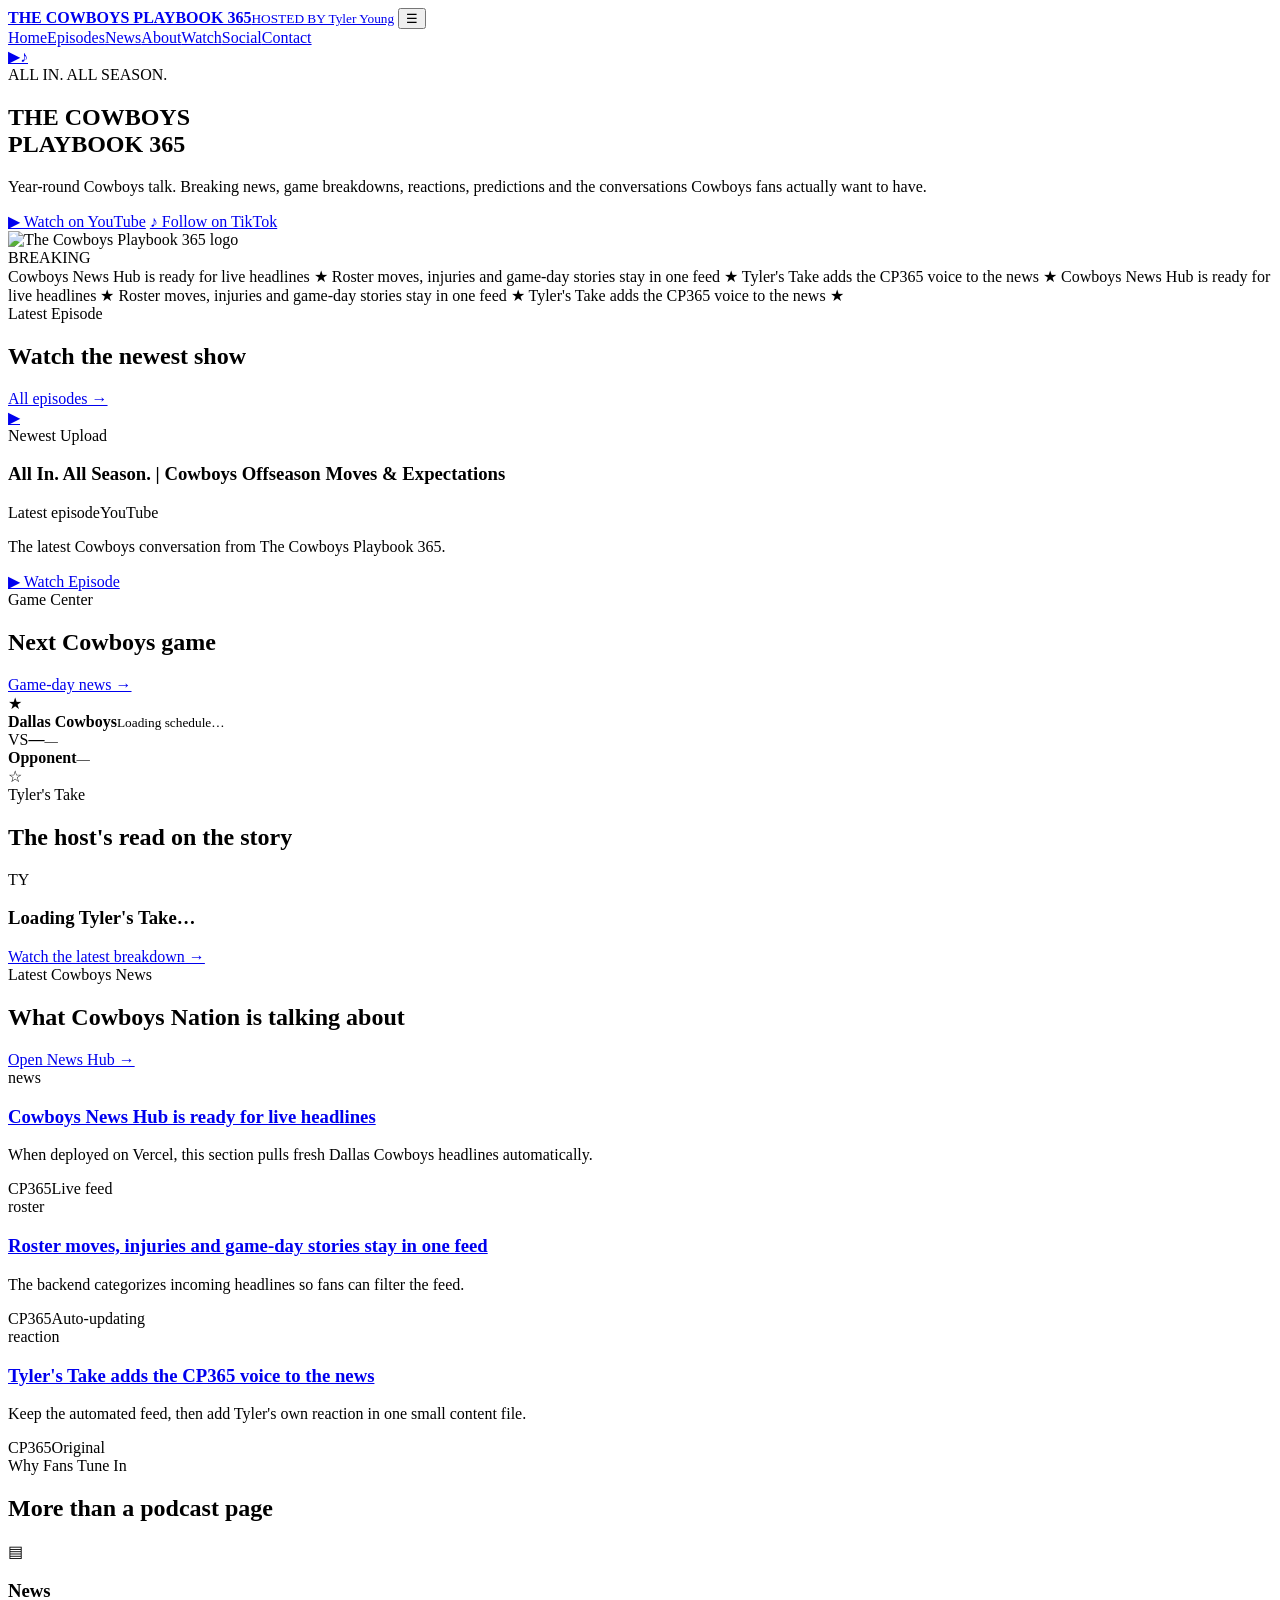
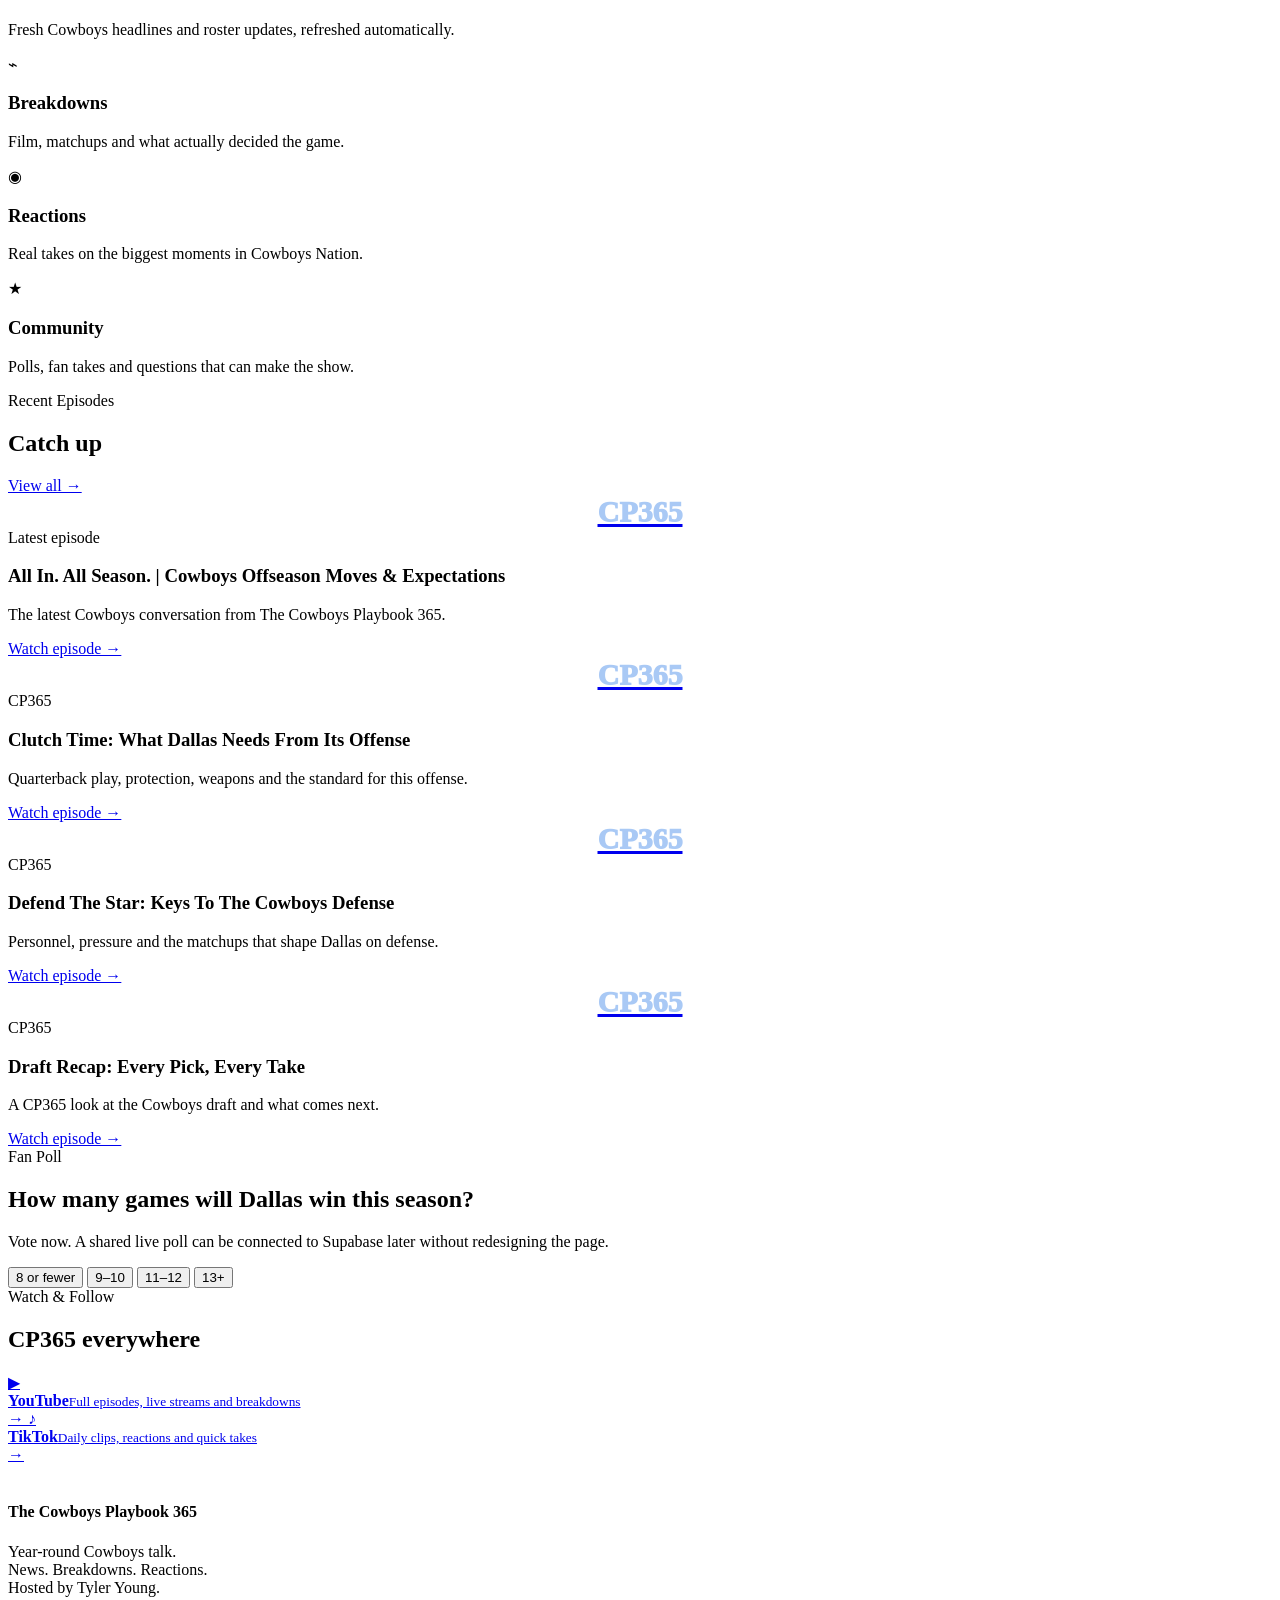
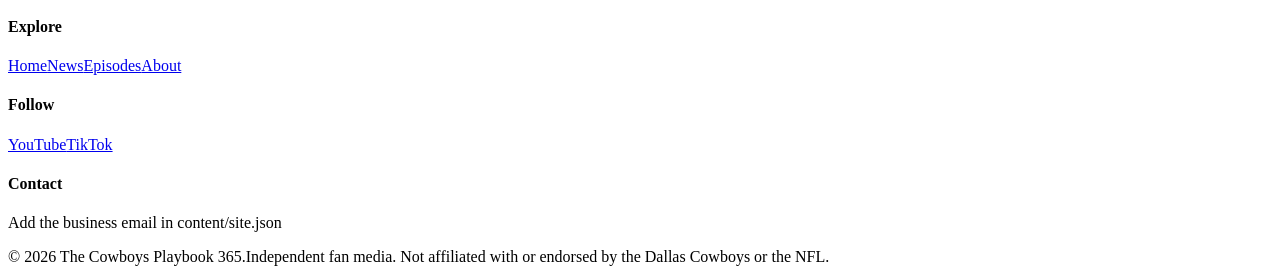
==== index.html @ 192c3f73 "Add index.html" ====
<!doctype html>
<html lang="en">
<head>
  <meta charset="utf-8" />
  <meta name="viewport" content="width=device-width,initial-scale=1" />
  <meta name="theme-color" content="#031126" />
  <title>The Cowboys Playbook 365</title>
  <meta name="description" content="Year-round Dallas Cowboys talk, news, reactions, breakdowns, videos and fan conversation with Tyler Young." />
  <link rel="stylesheet" href="/styles.css" />
</head>
<body data-page="home">
  <div id="site-header"></div>

  <main>
    <section class="hero shell">
      <div class="hero-copy">
        <div class="eyebrow"><span class="live-dot"></span> ALL IN. ALL SEASON.</div>
        <h1>THE COWBOYS<br><span>PLAYBOOK 365</span></h1>
        <p class="lead">Year-round Cowboys talk. Breaking news, game breakdowns, reactions, predictions and the conversations Cowboys fans actually want to have.</p>
        <div class="cta-row">
          <a class="btn btn-primary" data-youtube target="_blank" rel="noreferrer">▶ Watch on YouTube</a>
          <a class="btn btn-ghost" data-tiktok target="_blank" rel="noreferrer">♪ Follow on TikTok</a>
        </div>
      </div>
      <div class="hero-logo-wrap">
        <div class="halo"></div>
        <img class="hero-logo" src="/assets/logo.jpeg" alt="The Cowboys Playbook 365 logo" />
      </div>
    </section>

    <section class="ticker-wrap">
      <div class="shell ticker">
        <span class="ticker-label">BREAKING</span>
        <div id="ticker-track" class="ticker-track">Loading the latest Cowboys headlines…</div>
      </div>
    </section>

    <section class="section shell">
      <div class="section-head">
        <div>
          <div class="eyebrow">Latest Episode</div>
          <h2>Watch the newest show</h2>
        </div>
        <a class="text-link" href="/episodes.html">All episodes →</a>
      </div>
      <div id="latest-episode" class="feature-panel loading-card">
        <div class="skeleton media-skeleton"></div>
        <div class="feature-copy">
          <div class="skeleton line short"></div>
          <div class="skeleton line wide"></div>
          <div class="skeleton line medium"></div>
        </div>
      </div>
    </section>

    <section class="section shell" id="game-center">
      <div class="section-head">
        <div>
          <div class="eyebrow">Game Center</div>
          <h2>Next Cowboys game</h2>
        </div>
        <a class="text-link" href="/news.html">Game-day news →</a>
      </div>
      <div id="next-game" class="game-card">
        <div class="game-team">
          <span class="mini-star">★</span>
          <div><strong>Dallas Cowboys</strong><small>Loading schedule…</small></div>
        </div>
        <div class="game-center-copy"><span>VS</span><strong>—</strong><small>—</small></div>
        <div class="game-team align-right"><div><strong>Opponent</strong><small>—</small></div><span class="mini-star">☆</span></div>
      </div>
    </section>

    <section class="section shell">
      <div class="section-head">
        <div>
          <div class="eyebrow">Tyler's Take</div>
          <h2>The host's read on the story</h2>
        </div>
      </div>
      <article id="tylers-take" class="take-card">
        <div class="take-mark">TY</div>
        <div>
          <h3>Loading Tyler's Take…</h3>
          <p></p>
          <a data-youtube class="text-link" target="_blank" rel="noreferrer">Watch the latest breakdown →</a>
        </div>
      </article>
    </section>

    <section class="section shell">
      <div class="section-head">
        <div>
          <div class="eyebrow">Latest Cowboys News</div>
          <h2>What Cowboys Nation is talking about</h2>
        </div>
        <a class="text-link" href="/news.html">Open News Hub →</a>
      </div>
      <div id="news-grid" class="news-grid">
        <div class="news-card loading-card"><div class="skeleton line wide"></div><div class="skeleton line medium"></div></div>
        <div class="news-card loading-card"><div class="skeleton line wide"></div><div class="skeleton line medium"></div></div>
        <div class="news-card loading-card"><div class="skeleton line wide"></div><div class="skeleton line medium"></div></div>
      </div>
    </section>

    <section class="section shell">
      <div class="section-head">
        <div>
          <div class="eyebrow">Why Fans Tune In</div>
          <h2>More than a podcast page</h2>
        </div>
      </div>
      <div class="feature-grid">
        <article class="mini-card"><div class="icon">▤</div><h3>News</h3><p>Fresh Cowboys headlines and roster updates, refreshed automatically.</p></article>
        <article class="mini-card"><div class="icon">⌁</div><h3>Breakdowns</h3><p>Film, matchups and what actually decided the game.</p></article>
        <article class="mini-card"><div class="icon">◉</div><h3>Reactions</h3><p>Real takes on the biggest moments in Cowboys Nation.</p></article>
        <article class="mini-card"><div class="icon">★</div><h3>Community</h3><p>Polls, fan takes and questions that can make the show.</p></article>
      </div>
    </section>

    <section class="section shell">
      <div class="section-head">
        <div>
          <div class="eyebrow">Recent Episodes</div>
          <h2>Catch up</h2>
        </div>
        <a class="text-link" href="/episodes.html">View all →</a>
      </div>
      <div id="episode-grid" class="episode-grid"></div>
    </section>

    <section class="section shell">
      <div class="poll-card">
        <div>
          <div class="eyebrow">Fan Poll</div>
          <h2>How many games will Dallas win this season?</h2>
          <p>Vote now. A shared live poll can be connected to Supabase later without redesigning the page.</p>
        </div>
        <div class="poll-options" id="fan-poll">
          <button data-vote="8 or fewer">8 or fewer</button>
          <button data-vote="9–10">9–10</button>
          <button data-vote="11–12">11–12</button>
          <button data-vote="13+">13+</button>
        </div>
      </div>
    </section>

    <section class="section shell">
      <div class="section-head">
        <div>
          <div class="eyebrow">Watch & Follow</div>
          <h2>CP365 everywhere</h2>
        </div>
      </div>
      <div class="social-grid">
        <a class="social-card youtube" data-youtube target="_blank" rel="noreferrer">
          <span class="social-logo">▶</span><div><strong>YouTube</strong><small>Full episodes, live streams and breakdowns</small></div><span>→</span>
        </a>
        <a class="social-card tiktok" data-tiktok target="_blank" rel="noreferrer">
          <span class="social-logo">♪</span><div><strong>TikTok</strong><small>Daily clips, reactions and quick takes</small></div><span>→</span>
        </a>
      </div>
    </section>
  </main>

  <div id="site-footer"></div>
  <script src="/app.js" defer></script>
</body>
</html>
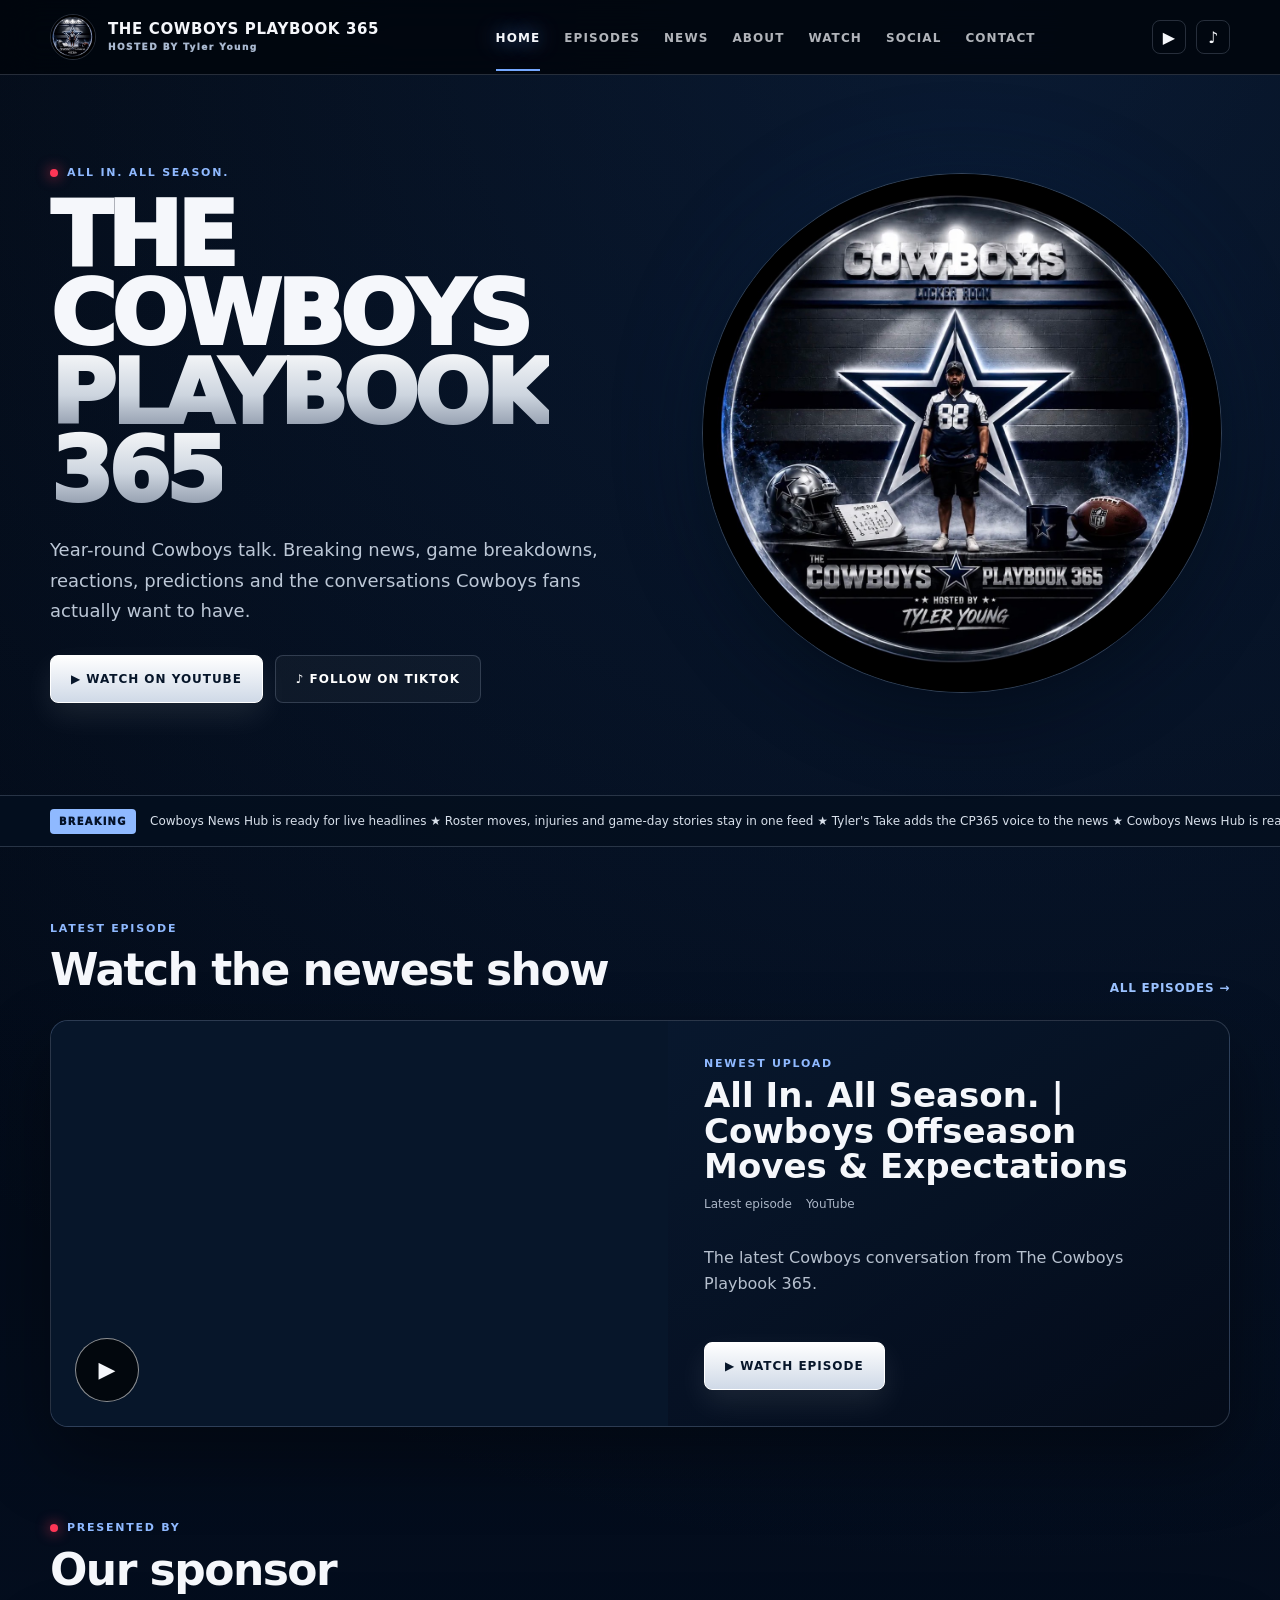
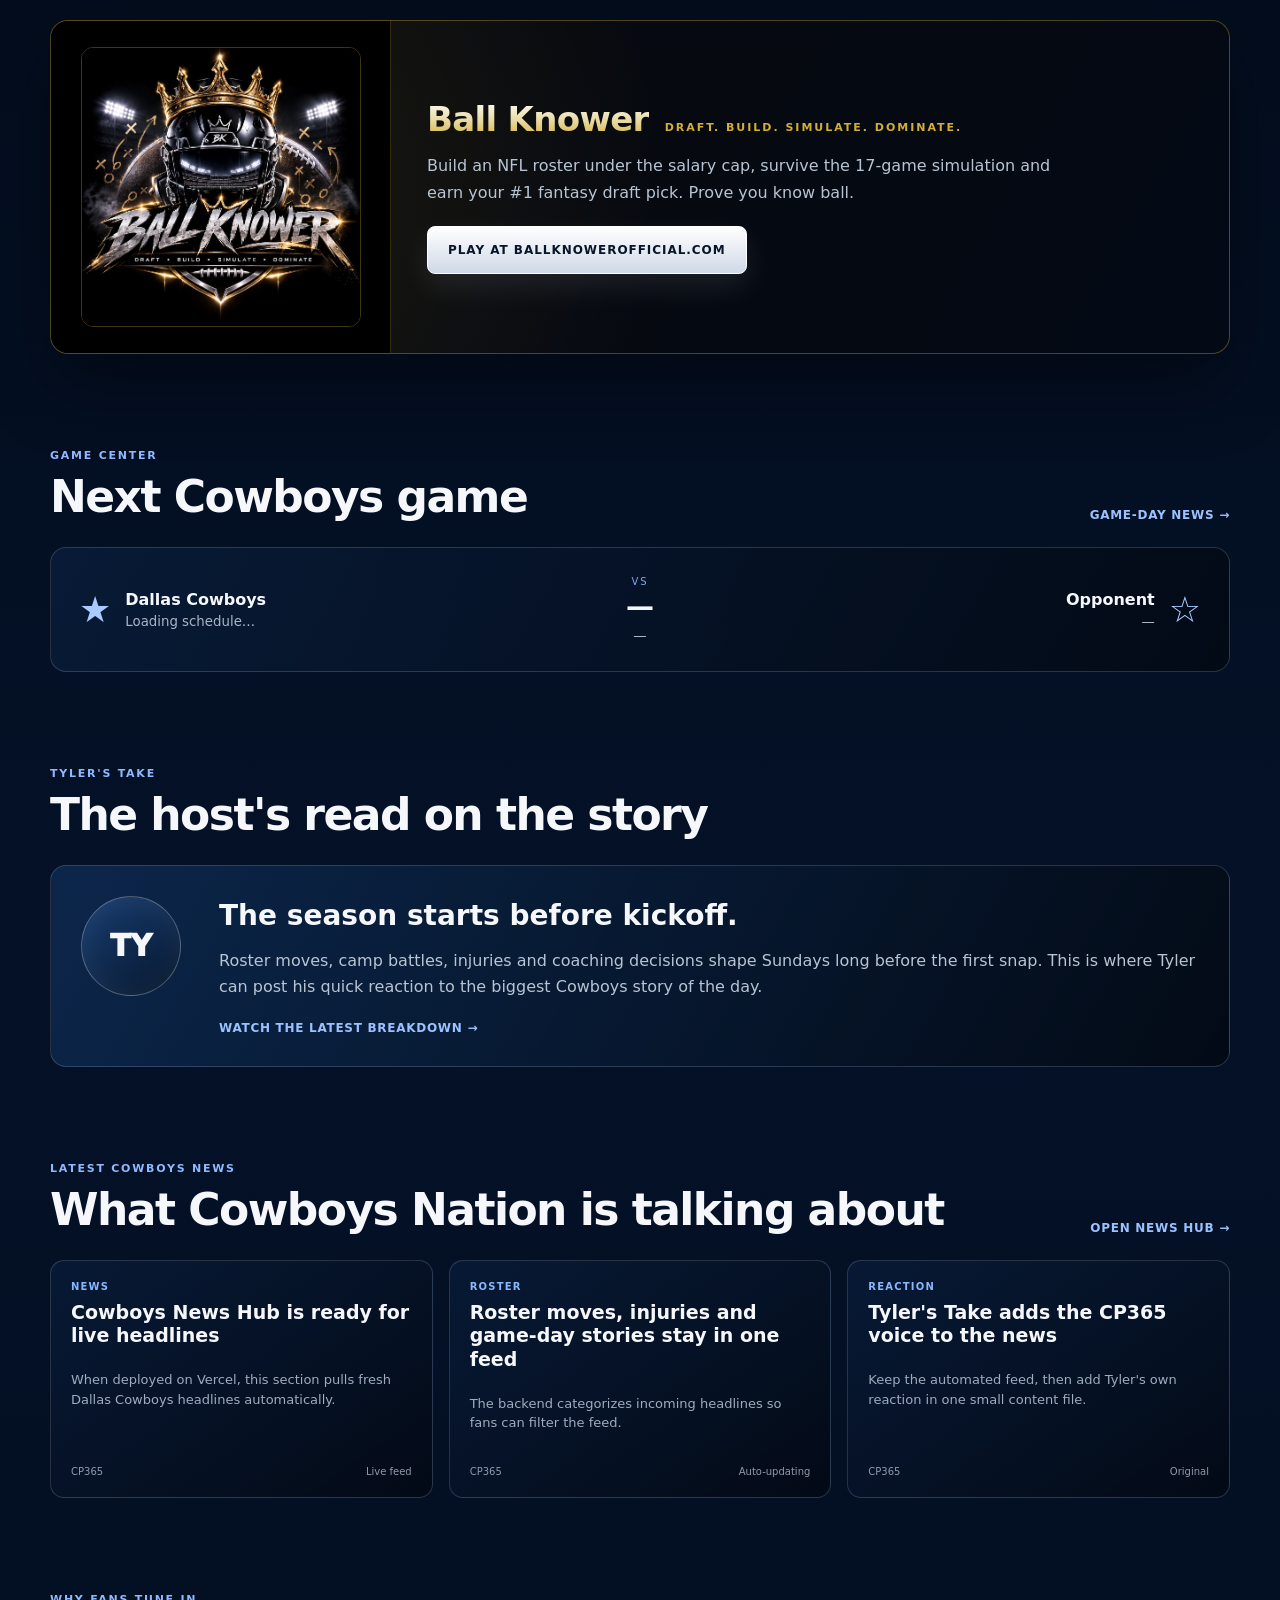
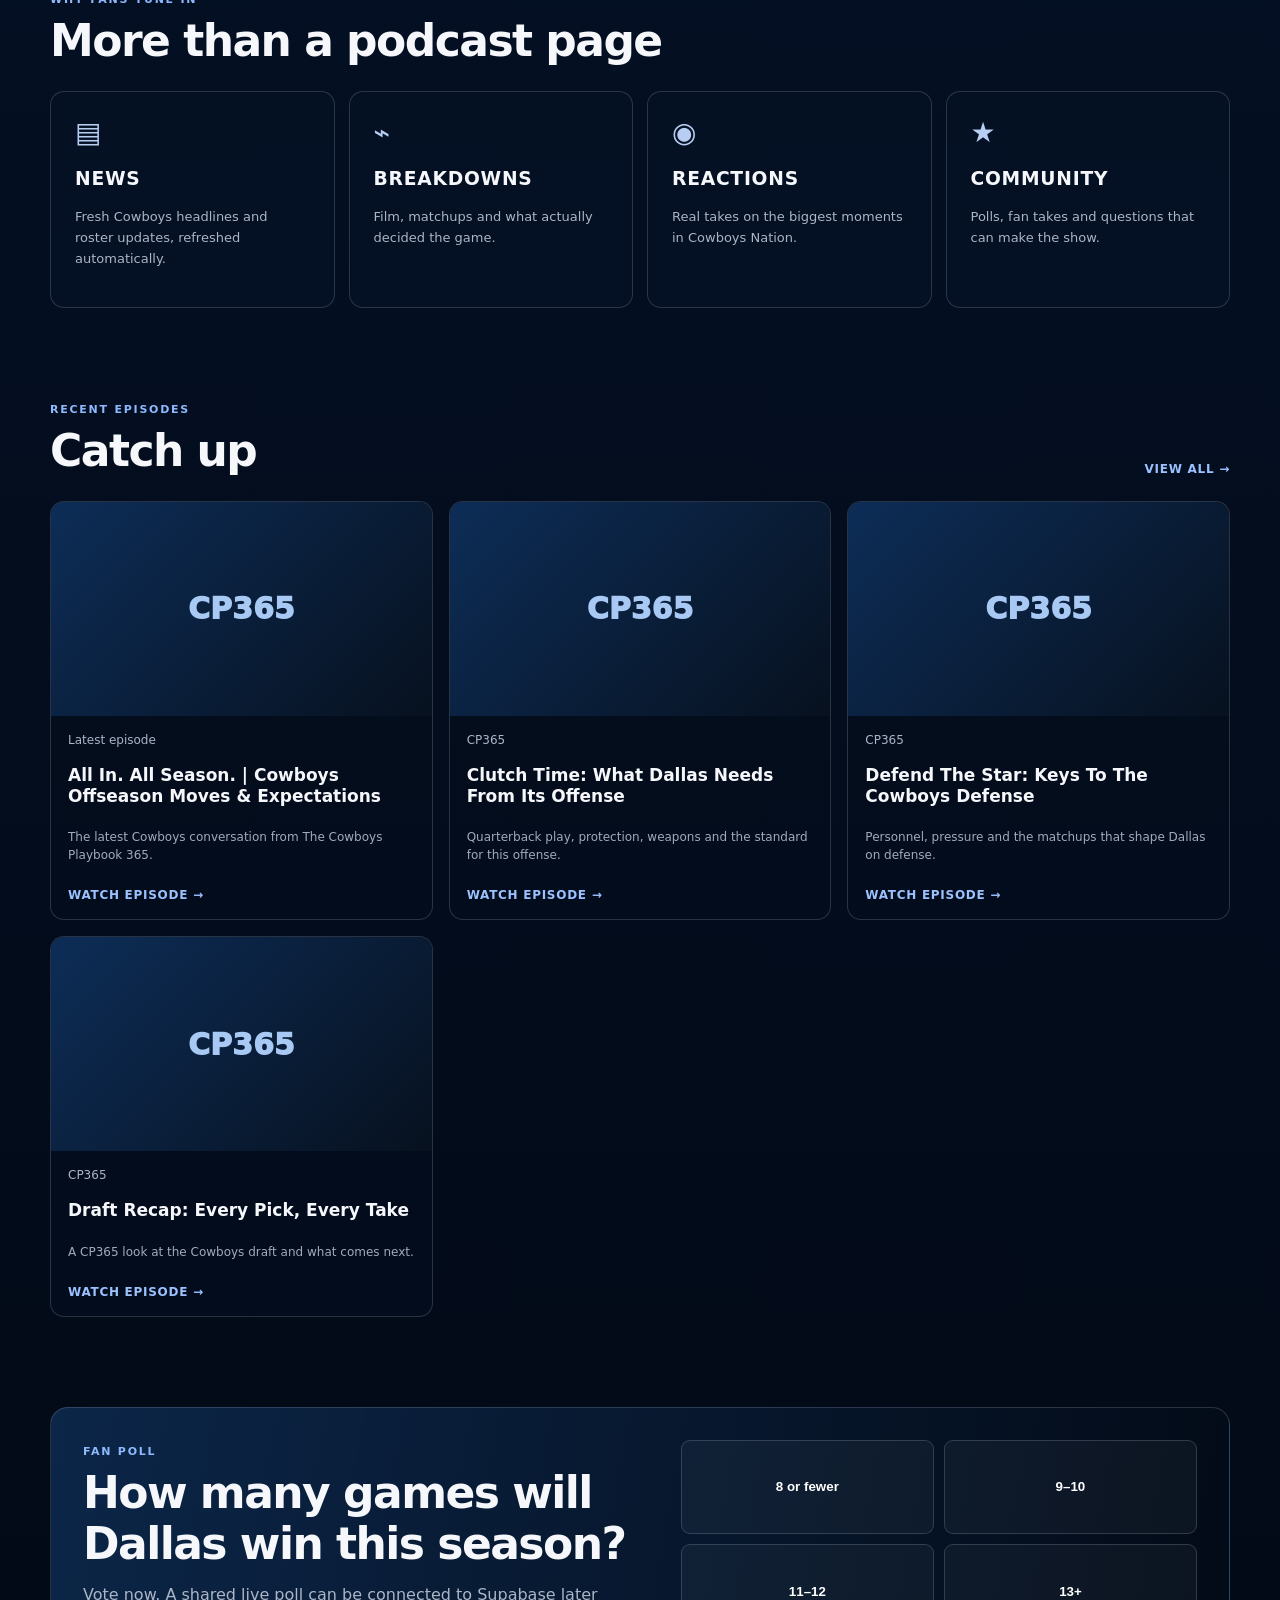
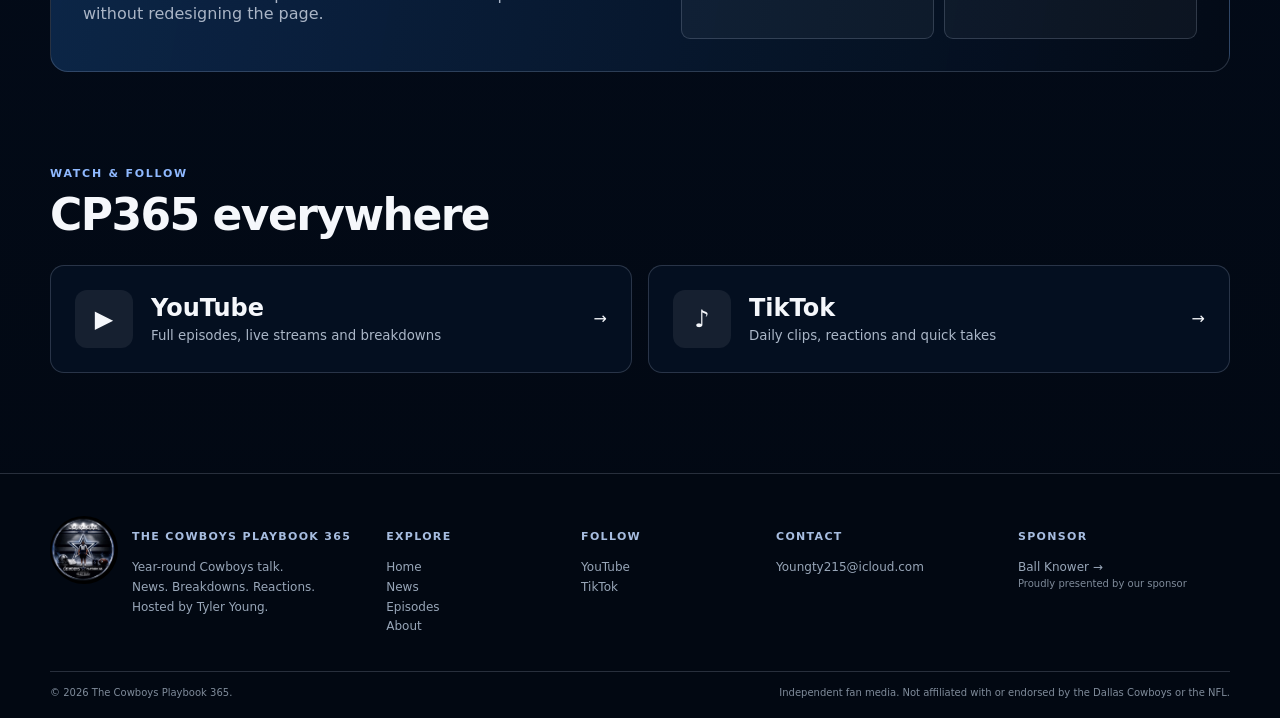
==== commit ccf8aed7: "Add Ball Knower sponsorship: home-page sponsor card, footer credit, sponsor config in site.json" ====
--- a/index.html
+++ b/index.html
@@ -51,6 +51,23 @@
           <div class="skeleton line medium"></div>
         </div>
       </div>
+    </section>
+
+    <section class="section shell" id="sponsor">
+      <div class="section-head">
+        <div>
+          <div class="eyebrow"><span class="live-dot"></span> Presented By</div>
+          <h2>Our sponsor</h2>
+        </div>
+      </div>
+      <a id="sponsor-card" class="sponsor-card" href="https://ballknowerofficial.com" target="_blank" rel="noreferrer">
+        <div class="sponsor-logo-wrap"><img id="sponsor-logo" src="/assets/ballknower-logo.jpeg" alt="Ball Knower logo"></div>
+        <div class="sponsor-copy">
+          <div class="sponsor-name-row"><h3 id="sponsor-name">Ball Knower</h3><span id="sponsor-tagline" class="sponsor-tagline">Draft. Build. Simulate. Dominate.</span></div>
+          <p id="sponsor-blurb">Build an NFL roster under the salary cap, survive the 17-game simulation and earn your #1 fantasy draft pick. Prove you know ball.</p>
+          <span id="sponsor-cta" class="btn btn-primary">Play at BallKnowerOfficial.com →</span>
+        </div>
+      </a>
     </section>
 
     <section class="section shell" id="game-center">
--- a/styles.css
+++ b/styles.css
@@ -0,0 +1,78 @@
+:root{
+  --ink:#02050a;--navy:#031126;--navy2:#071b36;--steel:#aeb9c9;--paper:#f5f7fb;
+  --blue:#4f91ff;--line:rgba(190,205,230,.20);--panel:rgba(7,18,36,.86);
+  --muted:#aab5c6;--shadow:0 30px 70px rgba(0,0,0,.38)
+}
+*{box-sizing:border-box}html{scroll-behavior:smooth}body{margin:0;background:
+radial-gradient(circle at 78% 0%,rgba(32,85,160,.25),transparent 28%),
+linear-gradient(180deg,#02060d 0%,#041127 46%,#020812 100%);color:var(--paper);
+font-family:Inter,ui-sans-serif,system-ui,-apple-system,BlinkMacSystemFont,"Segoe UI",sans-serif;min-height:100vh}
+body:before{content:"";position:fixed;inset:0;pointer-events:none;opacity:.12;background-image:
+linear-gradient(rgba(255,255,255,.02) 1px,transparent 1px),linear-gradient(90deg,rgba(255,255,255,.02) 1px,transparent 1px);background-size:44px 44px}
+a{color:inherit;text-decoration:none}.shell{width:min(1180px,calc(100% - 40px));margin-inline:auto}
+.site-header{position:sticky;top:0;z-index:50;background:rgba(1,5,12,.86);backdrop-filter:blur(18px);border-bottom:1px solid var(--line)}
+.nav{min-height:74px;display:flex;align-items:center;justify-content:space-between;gap:20px}
+.brand{display:flex;align-items:center;gap:12px;font-weight:950;letter-spacing:.04em}.brand img{width:46px;height:46px;border-radius:50%;object-fit:cover;border:1px solid var(--line)}
+.brand-copy{display:flex;flex-direction:column;line-height:1}.brand-copy strong{font-size:15px}.brand-copy small{font-size:9px;color:#a9b9d0;letter-spacing:.16em;margin-top:6px}
+.nav-links{display:flex;gap:24px;align-items:center;font-size:12px;font-weight:800;letter-spacing:.09em;text-transform:uppercase}
+.nav-links a{opacity:.72;padding:28px 0 24px;border-bottom:2px solid transparent}.nav-links a:hover,.nav-links a.active{opacity:1;border-color:#75a8ff;text-shadow:0 0 20px rgba(117,168,255,.7)}
+.mobile-menu{display:none;background:none;border:0;color:white;font-size:26px}.nav-social{display:flex;gap:10px}.nav-social a{width:34px;height:34px;border:1px solid var(--line);display:grid;place-items:center;border-radius:8px;font-weight:900}
+.hero{min-height:720px;display:grid;grid-template-columns:1.05fr .95fr;gap:50px;align-items:center;padding-top:65px;padding-bottom:70px}
+.hero-copy h1,.page-hero h1{font-size:clamp(54px,7vw,98px);line-height:.88;margin:15px 0 24px;letter-spacing:-.055em;font-weight:1000;text-transform:uppercase}
+.hero-copy h1 span{background:linear-gradient(180deg,#fff 0%,#cdd5df 52%,#748094 100%);-webkit-background-clip:text;color:transparent}
+.lead{font-size:18px;line-height:1.7;color:#bcc7d6;max-width:740px}.lead.small{font-size:16px}
+.eyebrow{display:inline-flex;align-items:center;gap:9px;color:#8fb9ff;font-size:11px;font-weight:900;letter-spacing:.16em;text-transform:uppercase}
+.live-dot{width:8px;height:8px;border-radius:50%;background:#ff3656;box-shadow:0 0 14px #ff3656}
+.cta-row{display:flex;flex-wrap:wrap;gap:12px;margin-top:28px}.btn{display:inline-flex;align-items:center;justify-content:center;min-height:48px;padding:0 20px;border-radius:8px;border:1px solid var(--line);font-size:12px;font-weight:900;letter-spacing:.08em;text-transform:uppercase;cursor:pointer}
+.btn-primary{background:linear-gradient(180deg,#fff,#cfd9e7);color:#07162a;border-color:#fff;box-shadow:0 12px 30px rgba(255,255,255,.09)}.btn-ghost{background:rgba(255,255,255,.04);color:white}.btn:hover{transform:translateY(-2px)}
+.hero-logo-wrap{position:relative;display:grid;place-items:center}.halo{position:absolute;width:75%;aspect-ratio:1;border-radius:50%;background:#1a5da9;filter:blur(80px);opacity:.30}.hero-logo{position:relative;width:min(520px,100%);aspect-ratio:1;object-fit:cover;border-radius:50%;box-shadow:var(--shadow);border:1px solid rgba(255,255,255,.18)}
+.ticker-wrap{border-block:1px solid var(--line);background:rgba(4,15,31,.9);overflow:hidden}.ticker{min-height:50px;display:flex;align-items:center;gap:14px}.ticker-label{background:#8fb9ff;color:#041127;font-size:10px;font-weight:1000;letter-spacing:.12em;padding:7px 9px;border-radius:4px}.ticker-track{color:#d8e0eb;font-size:12px;white-space:nowrap;overflow:hidden;flex:0 0 auto;min-width:max-content;animation:cp365-ticker 45s linear infinite;will-change:transform}.ticker-wrap:hover .ticker-track{animation-play-state:paused}@keyframes cp365-ticker{from{transform:translateX(0)}to{transform:translateX(-50%)}}
+.section{padding-top:70px;padding-bottom:20px}.section-head{display:flex;align-items:flex-end;justify-content:space-between;gap:20px;margin-bottom:25px}.section h2,.section-head h2{font-size:clamp(28px,4vw,44px);margin:8px 0 0;letter-spacing:-.035em}.text-link{font-size:12px;color:#9bc2ff;font-weight:800;letter-spacing:.06em;text-transform:uppercase}
+.feature-panel{display:grid;grid-template-columns:1.1fr 1fr;overflow:hidden;border:1px solid var(--line);border-radius:18px;background:linear-gradient(145deg,rgba(11,31,59,.92),rgba(4,12,25,.94));box-shadow:var(--shadow)}
+.feature-media{min-height:360px;background:#07162a;position:relative}.feature-media img{width:100%;height:100%;object-fit:cover;display:block}.play-badge{position:absolute;left:24px;bottom:24px;width:64px;height:64px;border-radius:50%;display:grid;place-items:center;background:rgba(0,0,0,.68);border:1px solid rgba(255,255,255,.55);font-size:22px}
+.feature-copy{padding:36px;display:flex;flex-direction:column;justify-content:center}.feature-copy h3{font-size:34px;line-height:1.05;margin:8px 0 12px}.meta{display:flex;flex-wrap:wrap;gap:14px;color:var(--muted);font-size:12px;margin-bottom:18px}.feature-copy p{color:#b6c0ce;line-height:1.65}
+.game-card{display:grid;grid-template-columns:1fr auto 1fr;align-items:center;gap:22px;border:1px solid var(--line);background:linear-gradient(120deg,rgba(9,28,57,.85),rgba(3,10,21,.92));padding:28px;border-radius:16px}
+.game-team{display:flex;align-items:center;gap:14px}.game-team.align-right{justify-content:flex-end;text-align:right}.game-team div{display:flex;flex-direction:column}.game-team small,.game-center-copy small{color:var(--muted);margin-top:5px}.mini-star{font-size:36px;color:#a9caff}.game-center-copy{text-align:center;display:flex;flex-direction:column}.game-center-copy span{font-size:10px;letter-spacing:.2em;color:#7fa8e9}.game-center-copy strong{font-size:28px;margin-top:3px}
+.take-card{display:grid;grid-template-columns:110px 1fr;gap:28px;border:1px solid var(--line);border-radius:16px;background:linear-gradient(120deg,rgba(15,47,89,.72),rgba(3,10,21,.95));padding:30px}.take-mark{width:100px;height:100px;border-radius:50%;display:grid;place-items:center;border:1px solid rgba(255,255,255,.28);background:linear-gradient(145deg,#183d70,#06162c);font-size:30px;font-weight:1000;box-shadow:inset 0 0 30px rgba(255,255,255,.06)}.take-card h3{font-size:28px;margin:3px 0 10px}.take-card p{color:#b8c4d3;line-height:1.65}
+.news-grid{display:grid;grid-template-columns:repeat(3,1fr);gap:16px}.news-grid.three{grid-template-columns:repeat(3,1fr)}
+.news-card{border:1px solid var(--line);border-radius:14px;background:linear-gradient(145deg,rgba(9,28,57,.82),rgba(3,10,22,.96));padding:20px;min-height:180px;display:flex;flex-direction:column}.news-card .category{font-size:10px;color:#88b6ff;font-weight:900;text-transform:uppercase;letter-spacing:.12em}.news-card h3{font-size:19px;line-height:1.25;margin:9px 0}.news-card p{color:#9facbe;line-height:1.5;font-size:13px;flex:1}.news-card footer{display:flex;justify-content:space-between;gap:10px;margin-top:20px;font-size:10px;color:#8e9bac}.news-card:hover{border-color:rgba(123,174,255,.56);transform:translateY(-2px)}
+.feature-grid{display:grid;grid-template-columns:repeat(4,1fr);gap:14px}.feature-grid.five{grid-template-columns:repeat(5,1fr)}.mini-card{border:1px solid var(--line);background:rgba(6,18,37,.72);border-radius:14px;padding:24px;min-height:190px}.mini-card .icon{font-size:28px;color:#b7cdf1}.mini-card h3{text-transform:uppercase;letter-spacing:.04em}.mini-card p{font-size:13px;line-height:1.6;color:#aab5c6}
+.episode-grid{display:grid;grid-template-columns:repeat(3,1fr);gap:16px}.episode-grid.four{grid-template-columns:repeat(4,1fr)}.episode-card{border:1px solid var(--line);border-radius:14px;background:rgba(4,14,29,.92);overflow:hidden;display:flex;flex-direction:column}.episode-thumb{aspect-ratio:16/9;background:linear-gradient(135deg,#0d2d57,#07111f);position:relative;overflow:hidden}.episode-thumb img{width:100%;height:100%;object-fit:cover}.episode-body{padding:17px;display:flex;flex-direction:column;flex:1}.episode-body h3{font-size:17px;line-height:1.25;margin:0 0 9px}.episode-body p{font-size:12px;color:#9fabbb;line-height:1.5}.episode-body .text-link{margin-top:auto;padding-top:12px}
+.poll-card{border:1px solid var(--line);border-radius:18px;padding:32px;background:linear-gradient(100deg,rgba(15,46,86,.78),rgba(3,11,23,.94));display:grid;grid-template-columns:1.1fr 1fr;gap:30px}.poll-card p{color:#aab5c6}.poll-options{display:grid;grid-template-columns:1fr 1fr;gap:10px}.poll-options button{min-height:54px;border:1px solid var(--line);border-radius:9px;background:rgba(255,255,255,.04);color:white;font-weight:800;cursor:pointer}.poll-options button:hover,.poll-options button.voted{background:#dce8f8;color:#06162b}
+.social-grid{display:grid;grid-template-columns:1fr 1fr;gap:16px}.social-grid.giant .social-card{min-height:180px}.social-card{display:grid;grid-template-columns:auto 1fr auto;align-items:center;gap:18px;padding:24px;border-radius:14px;border:1px solid var(--line);background:rgba(6,18,37,.75)}.social-card .social-logo{width:58px;height:58px;border-radius:12px;display:grid;place-items:center;background:rgba(255,255,255,.07);font-size:24px}.social-card strong{display:block;font-size:24px}.social-card small{display:block;margin-top:6px;color:#aab6c7}.social-card:hover{transform:translateY(-2px);border-color:#6fa7ff}
+.page-hero{padding-top:85px;padding-bottom:55px;border-bottom:1px solid var(--line)}.page-hero h1{margin-bottom:20px}.split-hero{display:grid;grid-template-columns:1fr 360px;align-items:center;gap:40px}.page-logo{width:330px;max-width:100%;aspect-ratio:1;border-radius:50%;object-fit:cover;justify-self:end;box-shadow:var(--shadow)}
+.filter-row{display:flex;flex-wrap:wrap;gap:8px;margin-bottom:22px}.filter{border:1px solid var(--line);background:rgba(255,255,255,.025);color:#d7e0eb;padding:11px 15px;border-radius:8px;font-size:11px;text-transform:uppercase;font-weight:900;letter-spacing:.05em;cursor:pointer}.filter.active{background:#123c70;border-color:#6b9be1;color:white}
+.subscribe-panel{border:1px solid var(--line);border-radius:16px;padding:28px;background:rgba(7,23,44,.8);display:flex;justify-content:space-between;align-items:center;gap:25px}
+.two-col{display:grid;grid-template-columns:1fr 1fr;gap:40px;align-items:center}.portrait-card{border:1px solid var(--line);border-radius:18px;padding:14px;background:rgba(8,21,42,.7)}.portrait-card img{display:block;width:100%;border-radius:13px}.stat-grid{display:grid;grid-template-columns:1fr 1fr;gap:10px;margin-top:25px}.stat{border:1px solid var(--line);border-radius:10px;padding:16px;background:rgba(255,255,255,.025);display:flex;flex-direction:column}.stat strong{font-size:11px;color:#89b4f6;letter-spacing:.08em}.stat span{margin-top:5px}
+.contact-form,.business-card{border:1px solid var(--line);background:rgba(5,17,34,.82);border-radius:16px;padding:24px}.contact-form{display:flex;flex-direction:column;gap:12px}.form-row{display:grid;grid-template-columns:1fr 1fr;gap:12px}input,textarea{width:100%;border:1px solid var(--line);border-radius:8px;background:#050f20;color:white;padding:14px;font:inherit;outline:none}input:focus,textarea:focus{border-color:#79a9ef}.form-note{font-size:12px;color:#92a1b4;line-height:1.5}.business-card p{color:#aeb9c8;line-height:1.6}.video-stage{min-height:460px}.video-stage iframe{width:100%;aspect-ratio:16/9;border:0;border-radius:18px;box-shadow:var(--shadow)}
+.site-footer{border-top:1px solid var(--line);margin-top:80px;background:#020812}.footer-grid{display:grid;grid-template-columns:1.3fr .7fr .7fr .9fr .9fr;gap:30px;padding-top:42px;padding-bottom:34px}.footer-brand{display:flex;gap:14px}.footer-brand img{width:68px;height:68px;border-radius:50%}.footer-grid h4{font-size:11px;text-transform:uppercase;letter-spacing:.12em;color:#a7bde0}.footer-grid p,.footer-grid a{font-size:12px;line-height:1.65;color:#98a6b8}.footer-links{display:flex;flex-direction:column}.footer-bottom{border-top:1px solid var(--line);padding:15px 0 20px;font-size:10px;color:#7f8b9a;display:flex;justify-content:space-between;gap:15px}
+.sponsor-card{display:grid;grid-template-columns:340px 1fr;gap:0;border:1px solid rgba(212,175,55,.35);border-radius:18px;overflow:hidden;background:
+radial-gradient(circle at 12% 50%,rgba(212,175,55,.10),transparent 45%),
+linear-gradient(120deg,rgba(10,10,10,.92),rgba(3,10,21,.96));box-shadow:var(--shadow);transition:transform .2s ease,border-color .2s ease}
+.sponsor-card:hover{transform:translateY(-3px);border-color:rgba(212,175,55,.7)}
+.sponsor-logo-wrap{background:#000;display:grid;place-items:center;padding:26px;border-right:1px solid rgba(212,175,55,.25)}
+.sponsor-logo-wrap img{width:100%;max-width:280px;aspect-ratio:1;object-fit:cover;border-radius:12px;border:1px solid rgba(212,175,55,.3)}
+.sponsor-copy{padding:32px 36px;display:flex;flex-direction:column;justify-content:center;gap:14px}
+.sponsor-name-row{display:flex;align-items:baseline;gap:16px;flex-wrap:wrap}
+.sponsor-name-row h3{font-size:34px;margin:0;letter-spacing:-.02em;background:linear-gradient(180deg,#fff 0%,#e8d9a0 55%,#d4af37 100%);-webkit-background-clip:text;color:transparent}
+.sponsor-tagline{font-size:11px;font-weight:900;letter-spacing:.18em;text-transform:uppercase;color:#d4af37}
+.sponsor-copy p{color:#b8c4d3;line-height:1.65;margin:0;max-width:640px}
+.sponsor-copy .btn{align-self:flex-start;margin-top:6px}
+@media (max-width:980px){
+  .sponsor-card{grid-template-columns:1fr}
+  .sponsor-logo-wrap{border-right:0;border-bottom:1px solid rgba(212,175,55,.25);padding:22px}
+  .sponsor-logo-wrap img{max-width:220px}
+  .sponsor-copy{padding:24px}
+}
+@media (max-width:640px){
+  .sponsor-name-row h3{font-size:26px}
+}
+.skeleton{background:linear-gradient(90deg,rgba(255,255,255,.04),rgba(255,255,255,.1),rgba(255,255,255,.04));background-size:200% 100%;animation:shimmer 1.5s infinite;border-radius:8px}.line{height:16px;margin:8px 0}.line.short{width:30%}.line.medium{width:60%}.line.wide{width:88%}.media-skeleton{min-height:300px;border-radius:0}@keyframes shimmer{to{background-position:-200% 0}}
+@media (max-width:980px){
+  .nav-links,.nav-social{display:none}.mobile-menu{display:block}.nav.open .nav-links{display:flex;position:absolute;top:74px;left:0;right:0;background:#020812;padding:18px 24px;flex-direction:column;align-items:flex-start;border-bottom:1px solid var(--line)}.nav.open .nav-links a{padding:8px 0}
+  .hero{grid-template-columns:1fr;padding-top:55px}.hero-logo-wrap{order:-1}.hero-logo{width:min(400px,82vw)}
+  .feature-panel,.poll-card,.two-col,.split-hero{grid-template-columns:1fr}.page-logo{justify-self:start;width:250px}.feature-grid,.feature-grid.five{grid-template-columns:1fr 1fr}.episode-grid.four{grid-template-columns:1fr 1fr}.footer-grid{grid-template-columns:1fr 1fr}.news-grid,.news-grid.three{grid-template-columns:1fr 1fr}
+}
+@media (max-width:640px){
+  .shell{width:min(100% - 26px,1180px)}.brand-copy strong{font-size:12px}.hero{min-height:auto;padding-bottom:45px}.hero-copy h1,.page-hero h1{font-size:48px}.lead{font-size:15px}.section{padding-top:50px}.section-head{align-items:flex-start}.feature-panel,.game-card,.take-card,.poll-card{display:block}.feature-copy{padding:22px}.feature-copy h3{font-size:26px}.game-team,.game-team.align-right{justify-content:center;text-align:center}.game-center-copy{margin:20px 0}.take-mark{margin-bottom:20px}.feature-grid,.feature-grid.five,.episode-grid,.episode-grid.four,.news-grid,.news-grid.three,.social-grid,.poll-options,.stat-grid,.footer-grid{grid-template-columns:1fr}.subscribe-panel{align-items:flex-start;flex-direction:column}.form-row{grid-template-columns:1fr}.footer-bottom{flex-direction:column}.page-logo{width:210px}.social-card strong{font-size:20px}
+}
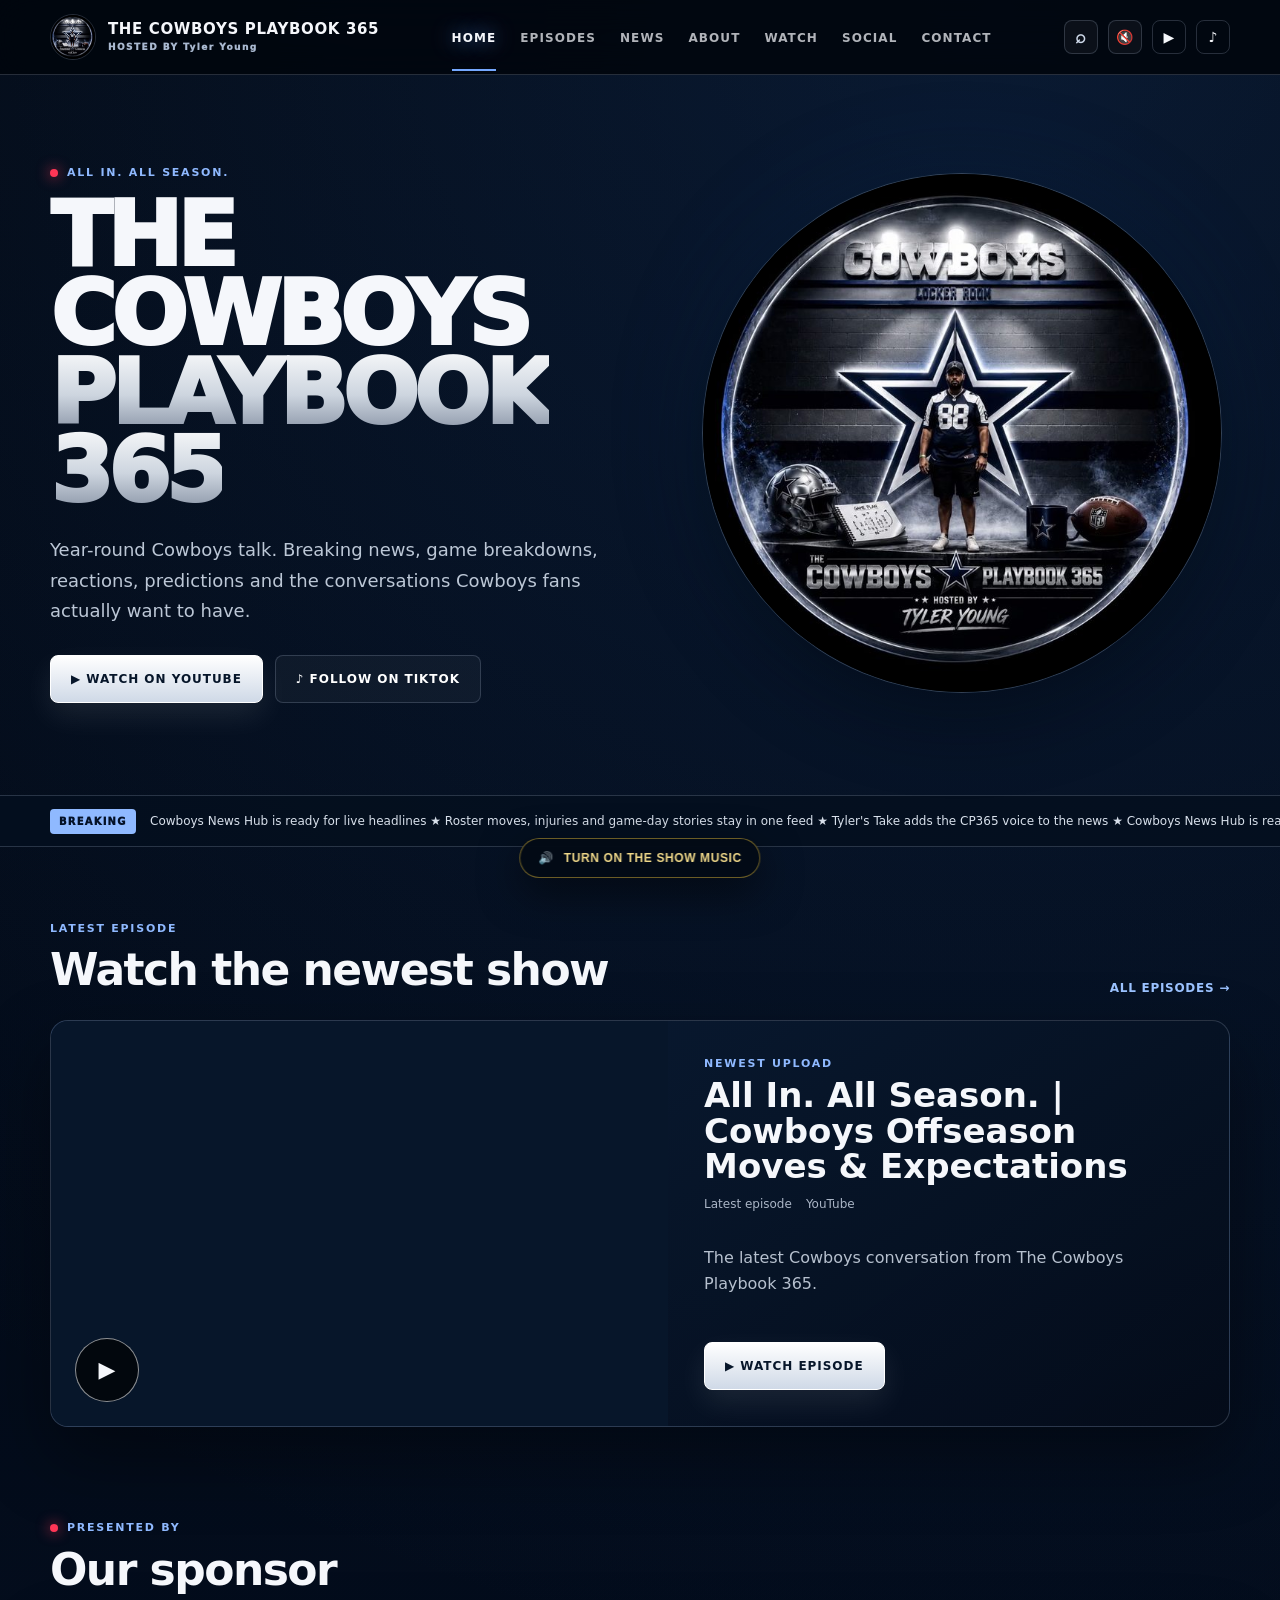
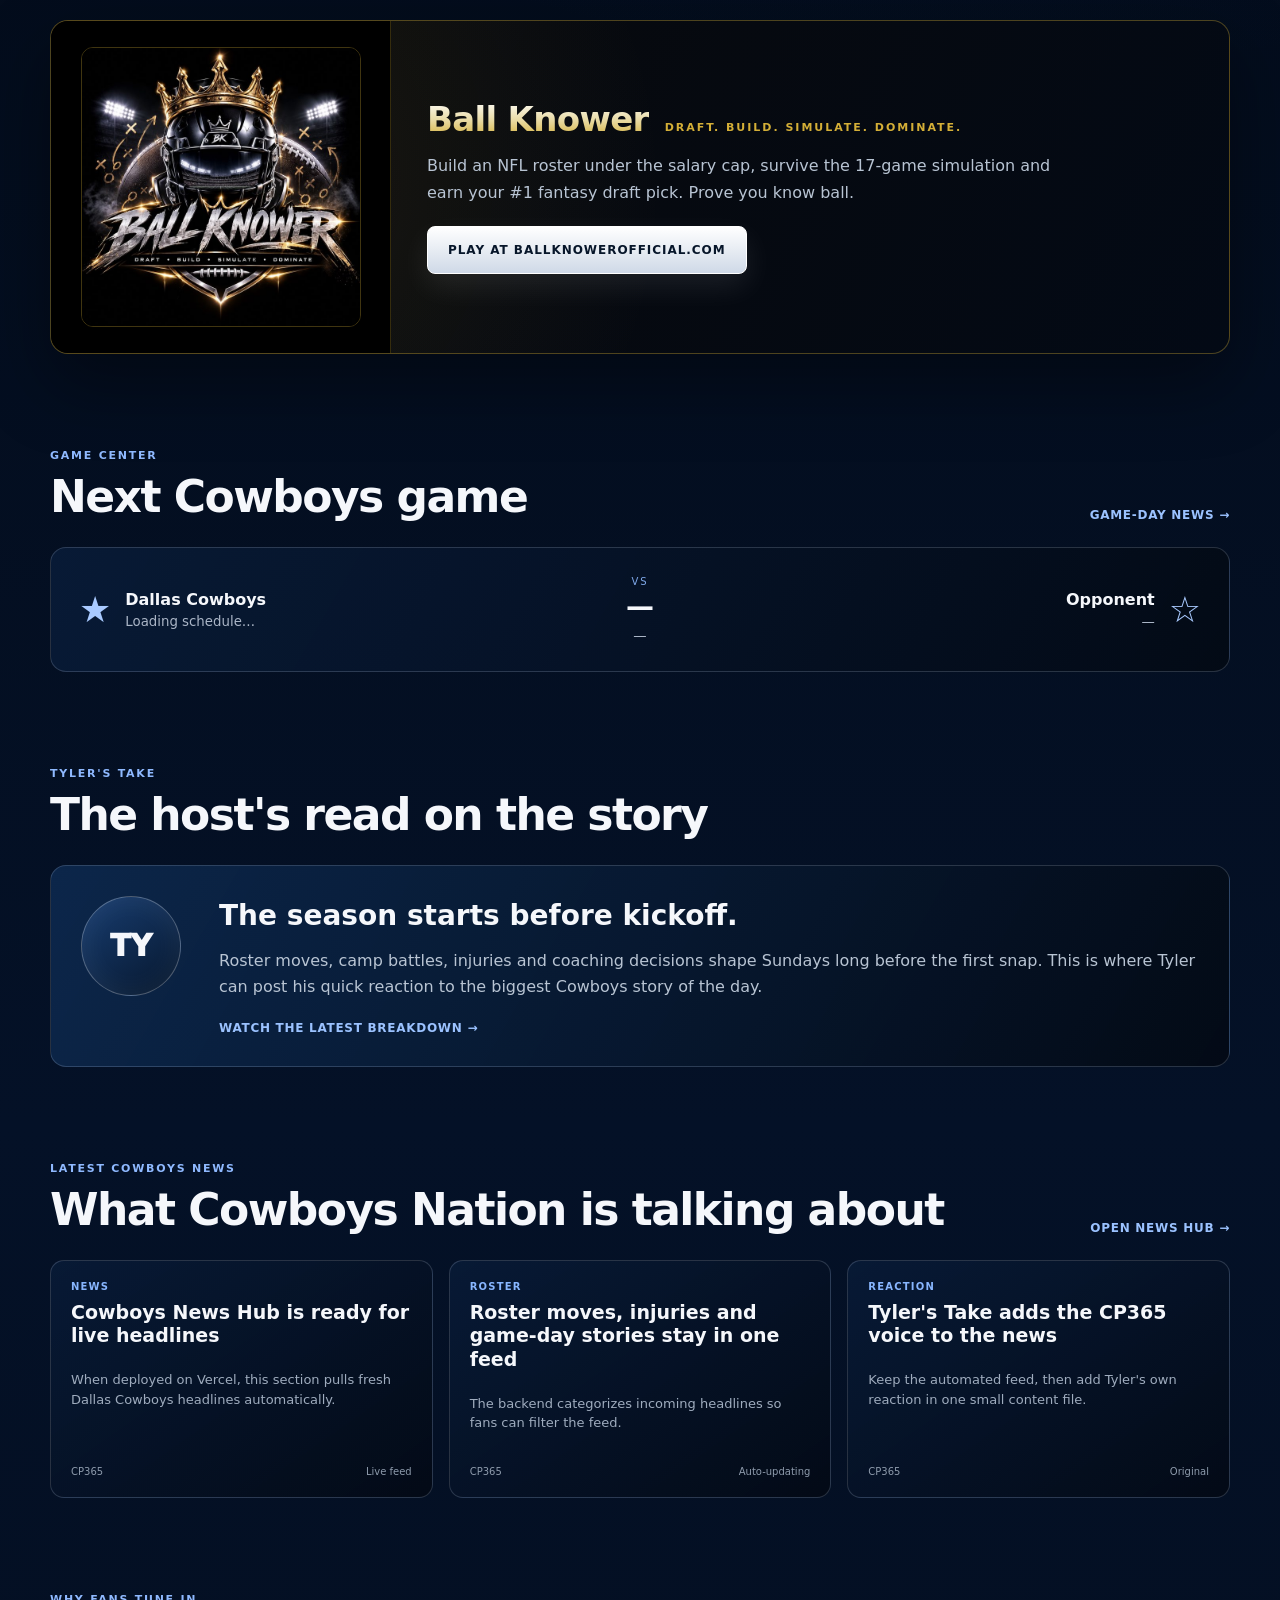
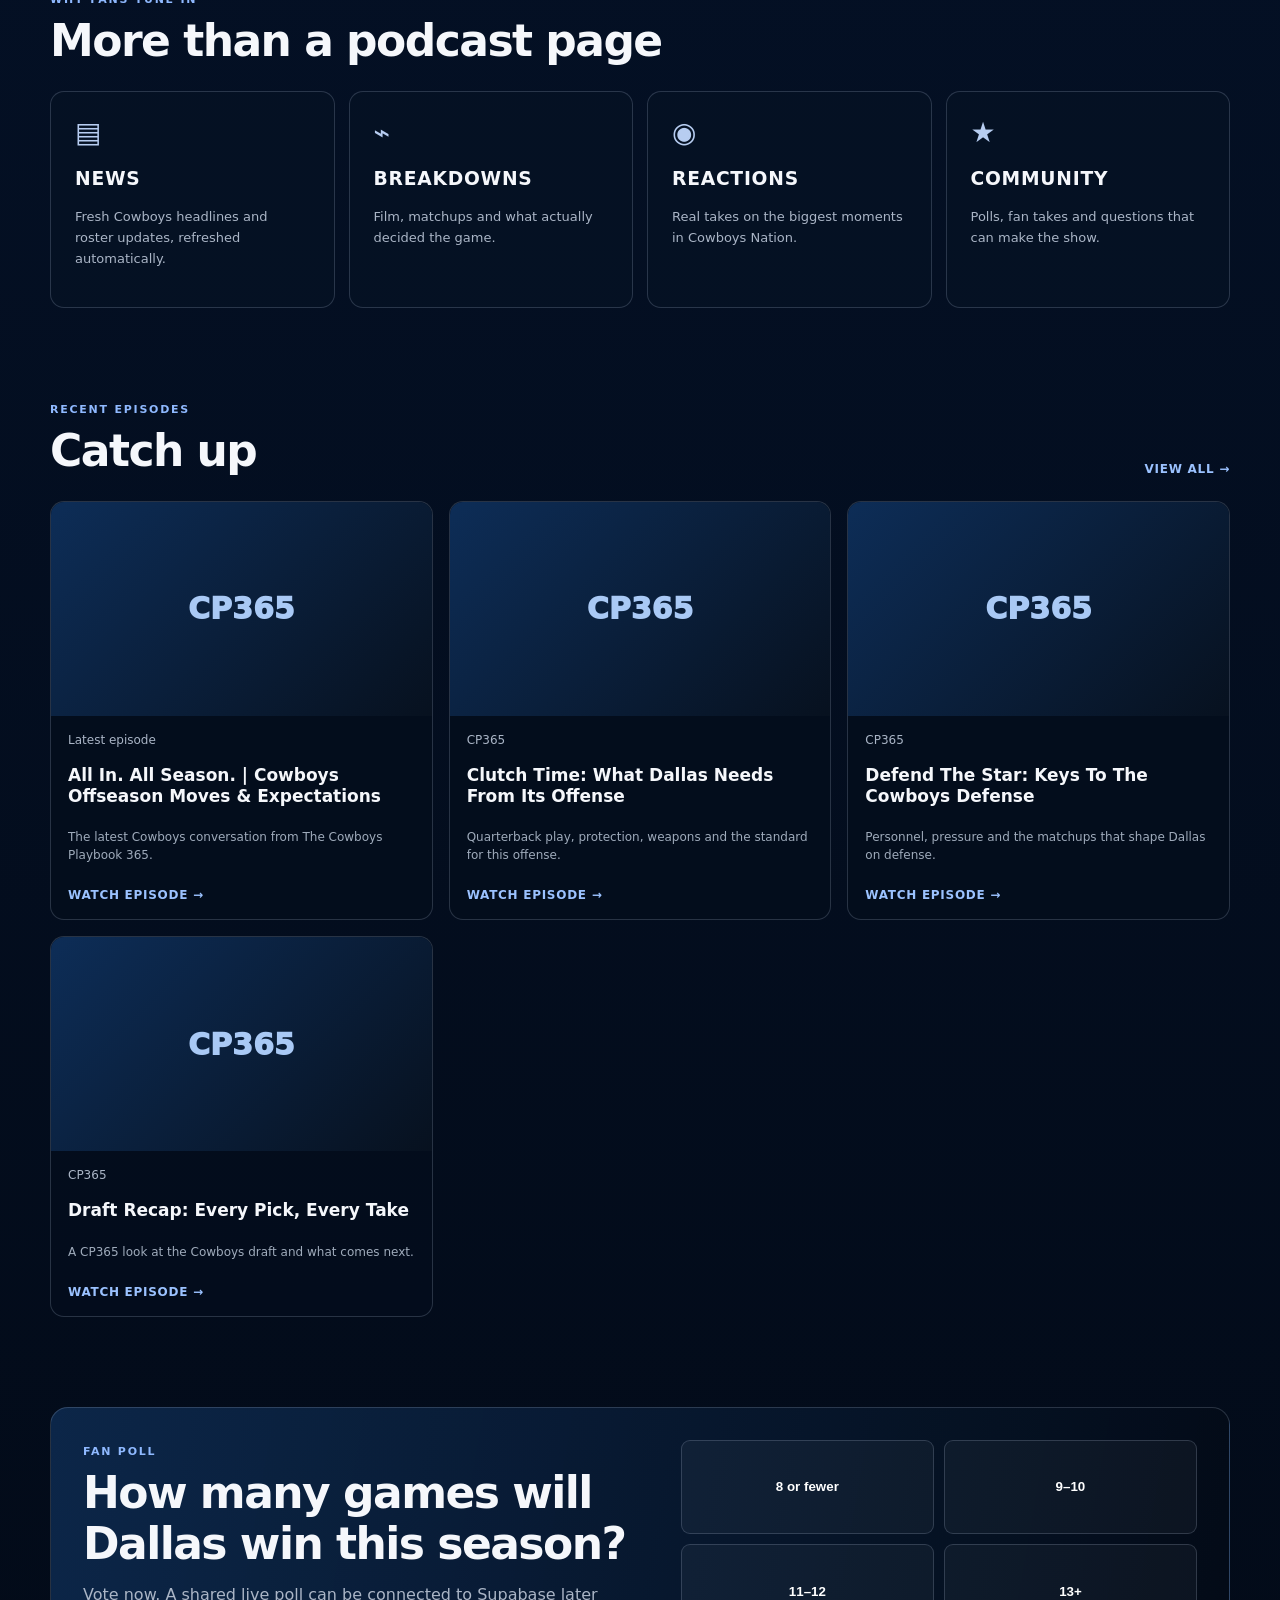
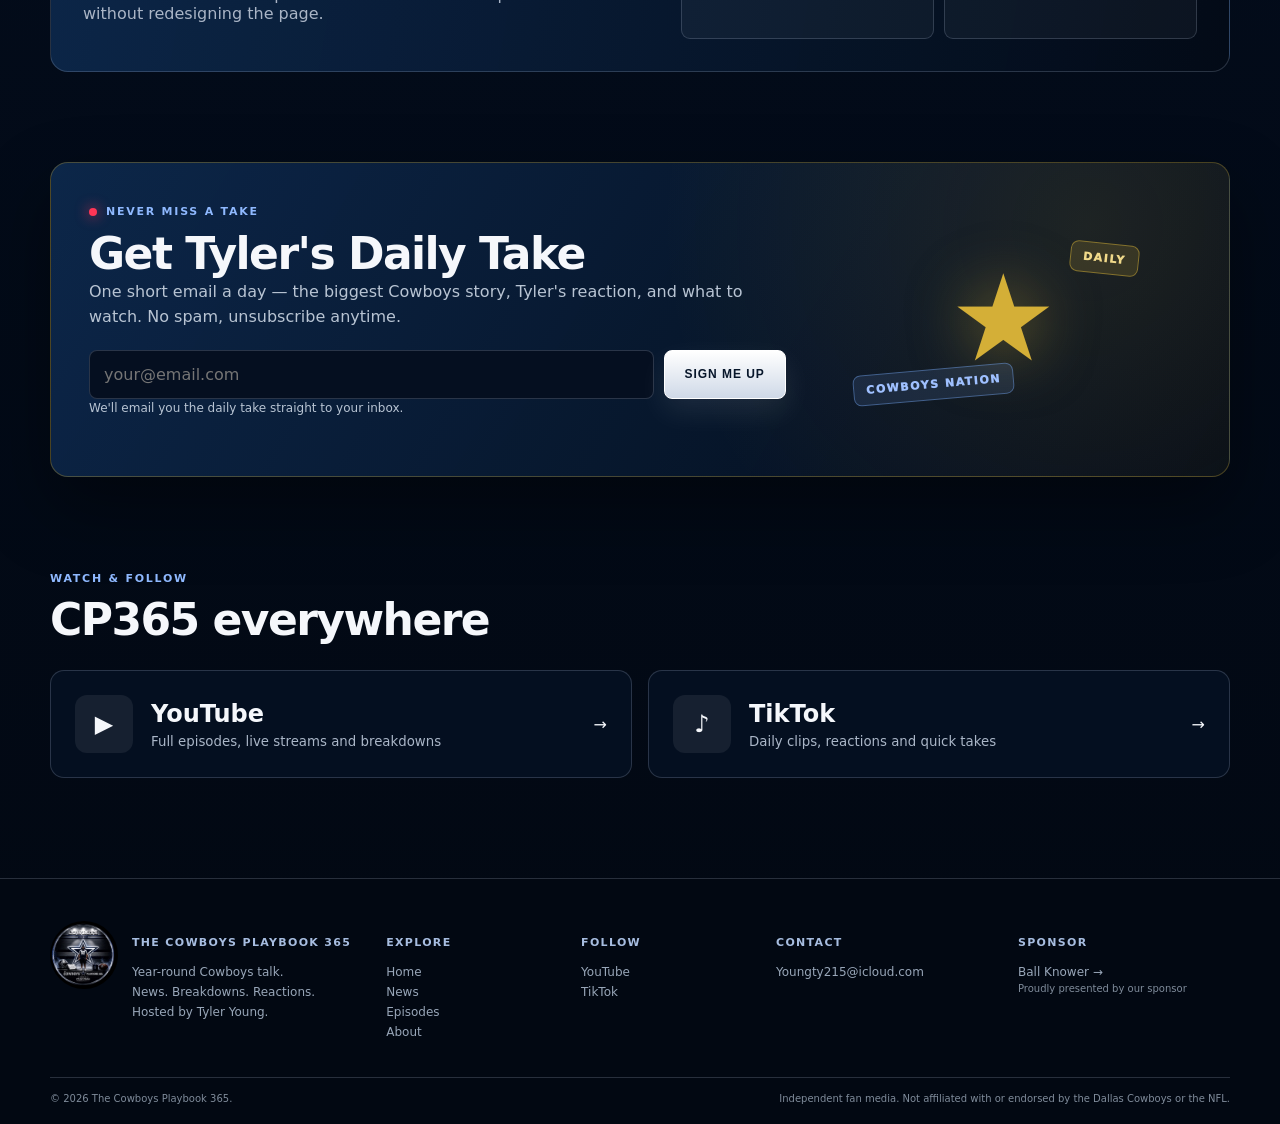
==== commit 211f94f0: "Major upgrade: global search, live game scores, Daily Take email signup, PWA manifest, favicons, Ope" ====
--- a/index.html
+++ b/index.html
@@ -6,6 +6,21 @@
   <meta name="theme-color" content="#031126" />
   <title>The Cowboys Playbook 365</title>
   <meta name="description" content="Year-round Dallas Cowboys talk, news, reactions, breakdowns, videos and fan conversation with Tyler Young." />
+  <link rel="icon" href="/assets/favicon.ico" sizes="any" />
+  <link rel="icon" href="/assets/favicon-32.png" type="image/png" sizes="32x32" />
+  <link rel="apple-touch-icon" href="/assets/favicon-180.png" sizes="180x180" />
+  <link rel="manifest" href="/manifest.json" />
+  <meta property="og:type" content="website" />
+  <meta property="og:site_name" content="The Cowboys Playbook 365" />
+  <meta property="og:title" content="The Cowboys Playbook 365" />
+  <meta property="og:description" content="Year-round Dallas Cowboys talk, news, reactions, breakdowns, videos and fan conversation with Tyler Young." />
+  <meta property="og:image" content="/assets/og-image.jpg" />
+  <meta property="og:image:width" content="1200" />
+  <meta property="og:image:height" content="630" />
+  <meta name="twitter:card" content="summary_large_image" />
+  <meta name="twitter:title" content="The Cowboys Playbook 365" />
+  <meta name="twitter:description" content="Year-round Dallas Cowboys talk, news, reactions, breakdowns, videos and fan conversation with Tyler Young." />
+  <meta name="twitter:image" content="/assets/og-image.jpg" />
   <link rel="stylesheet" href="/styles.css" />
 </head>
 <body data-page="home">
@@ -163,6 +178,26 @@
     </section>
 
     <section class="section shell">
+      <div class="signup-card">
+        <div class="signup-copy">
+          <div class="eyebrow"><span class="live-dot"></span> Never Miss A Take</div>
+          <h2>Get Tyler's Daily Take</h2>
+          <p>One short email a day — the biggest Cowboys story, Tyler's reaction, and what to watch. No spam, unsubscribe anytime.</p>
+          <form class="signup-form" id="signup-form">
+            <input type="email" name="email" required placeholder="your@email.com" aria-label="Email address">
+            <button class="btn btn-primary" type="submit">Sign Me Up</button>
+          </form>
+          <p class="signup-note" id="signup-note">We'll email you the daily take straight to your inbox.</p>
+        </div>
+        <div class="signup-art" aria-hidden="true">
+          <div class="signup-star">★</div>
+          <div class="signup-chip">DAILY</div>
+          <div class="signup-chip small">COWBOYS NATION</div>
+        </div>
+      </div>
+    </section>
+
+    <section class="section shell">
       <div class="section-head">
         <div>
           <div class="eyebrow">Watch & Follow</div>
--- a/styles.css
+++ b/styles.css
@@ -16,7 +16,52 @@
 .brand-copy{display:flex;flex-direction:column;line-height:1}.brand-copy strong{font-size:15px}.brand-copy small{font-size:9px;color:#a9b9d0;letter-spacing:.16em;margin-top:6px}
 .nav-links{display:flex;gap:24px;align-items:center;font-size:12px;font-weight:800;letter-spacing:.09em;text-transform:uppercase}
 .nav-links a{opacity:.72;padding:28px 0 24px;border-bottom:2px solid transparent}.nav-links a:hover,.nav-links a.active{opacity:1;border-color:#75a8ff;text-shadow:0 0 20px rgba(117,168,255,.7)}
-.mobile-menu{display:none;background:none;border:0;color:white;font-size:26px}.nav-social{display:flex;gap:10px}.nav-social a{width:34px;height:34px;border:1px solid var(--line);display:grid;place-items:center;border-radius:8px;font-weight:900}
+.mobile-menu{display:none;background:none;border:0;color:white;font-size:26px}.nav-social{display:flex;gap:10px}.nav-social a,.nav-social .sound-toggle,.nav-social .search-toggle{width:34px;height:34px;border:1px solid var(--line);display:grid;place-items:center;border-radius:8px;font-weight:900;font-size:14px}
+.nav-social .sound-toggle{background:rgba(255,255,255,.04);color:#cdd8e8;cursor:pointer}
+.nav-social .sound-toggle.on{background:rgba(212,175,55,.16);border-color:rgba(212,175,55,.5);color:#f0d98a}
+.nav-social .search-toggle{background:rgba(255,255,255,.04);color:#cdd8e8;cursor:pointer;font-size:18px}
+.nav-social .search-toggle:hover{background:rgba(123,174,255,.14);border-color:#6fa7ff}
+.mobile-search{display:none;margin-top:14px;width:100%;text-align:left}
+.search-overlay{position:fixed;inset:0;z-index:80;background:rgba(2,6,13,.82);backdrop-filter:blur(10px);display:none;padding-top:12vh}
+.search-overlay.open{display:block}
+.search-box{width:min(680px,calc(100% - 40px));margin:0 auto;background:linear-gradient(160deg,rgba(9,28,57,.97),rgba(3,10,21,.98));border:1px solid var(--line);border-radius:16px;box-shadow:var(--shadow);overflow:hidden;animation:soundpop .25s ease}
+.search-top{display:flex;align-items:center;gap:12px;padding:16px 18px;border-bottom:1px solid var(--line)}
+.search-top input{flex:1;border:0;background:transparent;color:white;font-size:18px;font:inherit;outline:none}
+.search-top input::placeholder{color:#7f8b9a}
+.search-close{background:none;border:0;color:#9fb0c6;font-size:20px;cursor:pointer}
+.search-results{max-height:56vh;overflow-y:auto;padding:10px}
+.search-item{display:flex;align-items:center;gap:14px;padding:12px 14px;border-radius:10px}
+.search-item:hover{background:rgba(123,174,255,.12)}
+.search-item img{width:64px;height:36px;object-fit:cover;border-radius:6px;flex-shrink:0}
+.search-type-ic{width:64px;height:36px;border-radius:6px;background:rgba(255,255,255,.06);display:grid;place-items:center;font-size:16px;color:#9fc0ff;flex-shrink:0}
+.search-item div{min-width:0}
+.search-item strong{display:block;font-size:15px;white-space:nowrap;overflow:hidden;text-overflow:ellipsis}
+.search-type{font-size:10px;color:#88b6ff;font-weight:900;text-transform:uppercase;letter-spacing:.1em}
+.search-hint{padding:24px;color:#8e9bac;font-size:14px;text-align:center}
+.search-hint b{color:#cdd8e8}
+.game-card.live{border-color:rgba(255,54,86,.55);box-shadow:0 0 0 1px rgba(255,54,86,.3),var(--shadow)}
+.live-badge{display:inline-flex;align-items:center;gap:7px;background:#ff3656;color:white;font-size:10px;font-weight:1000;letter-spacing:.16em;padding:5px 11px;border-radius:5px;margin-bottom:6px}
+.game-score{font-size:22px;font-weight:1000;color:#fff;margin-top:2px}
+.signup-card{display:grid;grid-template-columns:1.3fr .7fr;gap:30px;border:1px solid rgba(212,175,55,.3);border-radius:18px;padding:38px;background:
+radial-gradient(circle at 88% 20%,rgba(212,175,55,.12),transparent 40%),
+linear-gradient(120deg,rgba(15,46,86,.8),rgba(3,11,23,.96));box-shadow:var(--shadow)}
+.signup-copy h2{font-size:clamp(26px,3.5vw,38px);margin:8px 0 12px}
+.signup-copy p{color:#b8c4d3;line-height:1.6;margin:0 0 20px}
+.signup-form{display:flex;gap:10px;flex-wrap:wrap}
+.signup-form input{flex:1;min-width:200px}
+.signup-note{font-size:12px;color:#8e9bac;margin-top:14px}
+.signup-note.done{color:#7fe0a8;font-weight:800}
+.signup-art{display:grid;place-items:center;position:relative}
+.signup-star{font-size:120px;color:#d4af37;filter:drop-shadow(0 0 30px rgba(212,175,55,.5));line-height:1}
+.signup-chip{position:absolute;top:18%;right:14%;background:rgba(212,175,55,.16);border:1px solid rgba(212,175,55,.5);color:#f0d98a;font-size:11px;font-weight:1000;letter-spacing:.14em;padding:8px 12px;border-radius:8px;transform:rotate(6deg)}
+.signup-chip.small{top:auto;bottom:16%;right:auto;left:10%;transform:rotate(-5deg);background:rgba(123,174,255,.12);border-color:rgba(123,174,255,.4);color:#9fc0ff}
+@media (max-width:980px){
+  .signup-card{grid-template-columns:1fr}
+  .signup-art{display:none}
+}
+.sound-banner{position:fixed;left:50%;bottom:22px;transform:translateX(-50%);z-index:60;display:flex;align-items:center;gap:10px;padding:12px 18px;border-radius:999px;border:1px solid rgba(212,175,55,.5);background:rgba(3,10,21,.92);backdrop-filter:blur(12px);color:#f0d98a;font-size:12px;font-weight:900;letter-spacing:.05em;text-transform:uppercase;cursor:pointer;box-shadow:0 14px 40px rgba(0,0,0,.5);animation:soundpop .35s ease}
+.sound-banner:hover{background:rgba(212,175,55,.18)}
+@keyframes soundpop{from{opacity:0;transform:translate(-50%,14px)}to{opacity:1;transform:translate(-50%,0)}}
 .hero{min-height:720px;display:grid;grid-template-columns:1.05fr .95fr;gap:50px;align-items:center;padding-top:65px;padding-bottom:70px}
 .hero-copy h1,.page-hero h1{font-size:clamp(54px,7vw,98px);line-height:.88;margin:15px 0 24px;letter-spacing:-.055em;font-weight:1000;text-transform:uppercase}
 .hero-copy h1 span{background:linear-gradient(180deg,#fff 0%,#cdd5df 52%,#748094 100%);-webkit-background-clip:text;color:transparent}
@@ -70,6 +115,7 @@
 .skeleton{background:linear-gradient(90deg,rgba(255,255,255,.04),rgba(255,255,255,.1),rgba(255,255,255,.04));background-size:200% 100%;animation:shimmer 1.5s infinite;border-radius:8px}.line{height:16px;margin:8px 0}.line.short{width:30%}.line.medium{width:60%}.line.wide{width:88%}.media-skeleton{min-height:300px;border-radius:0}@keyframes shimmer{to{background-position:-200% 0}}
 @media (max-width:980px){
   .nav-links,.nav-social{display:none}.mobile-menu{display:block}.nav.open .nav-links{display:flex;position:absolute;top:74px;left:0;right:0;background:#020812;padding:18px 24px;flex-direction:column;align-items:flex-start;border-bottom:1px solid var(--line)}.nav.open .nav-links a{padding:8px 0}
+  .nav.open .mobile-search{display:block}
   .hero{grid-template-columns:1fr;padding-top:55px}.hero-logo-wrap{order:-1}.hero-logo{width:min(400px,82vw)}
   .feature-panel,.poll-card,.two-col,.split-hero{grid-template-columns:1fr}.page-logo{justify-self:start;width:250px}.feature-grid,.feature-grid.five{grid-template-columns:1fr 1fr}.episode-grid.four{grid-template-columns:1fr 1fr}.footer-grid{grid-template-columns:1fr 1fr}.news-grid,.news-grid.three{grid-template-columns:1fr 1fr}
 }
